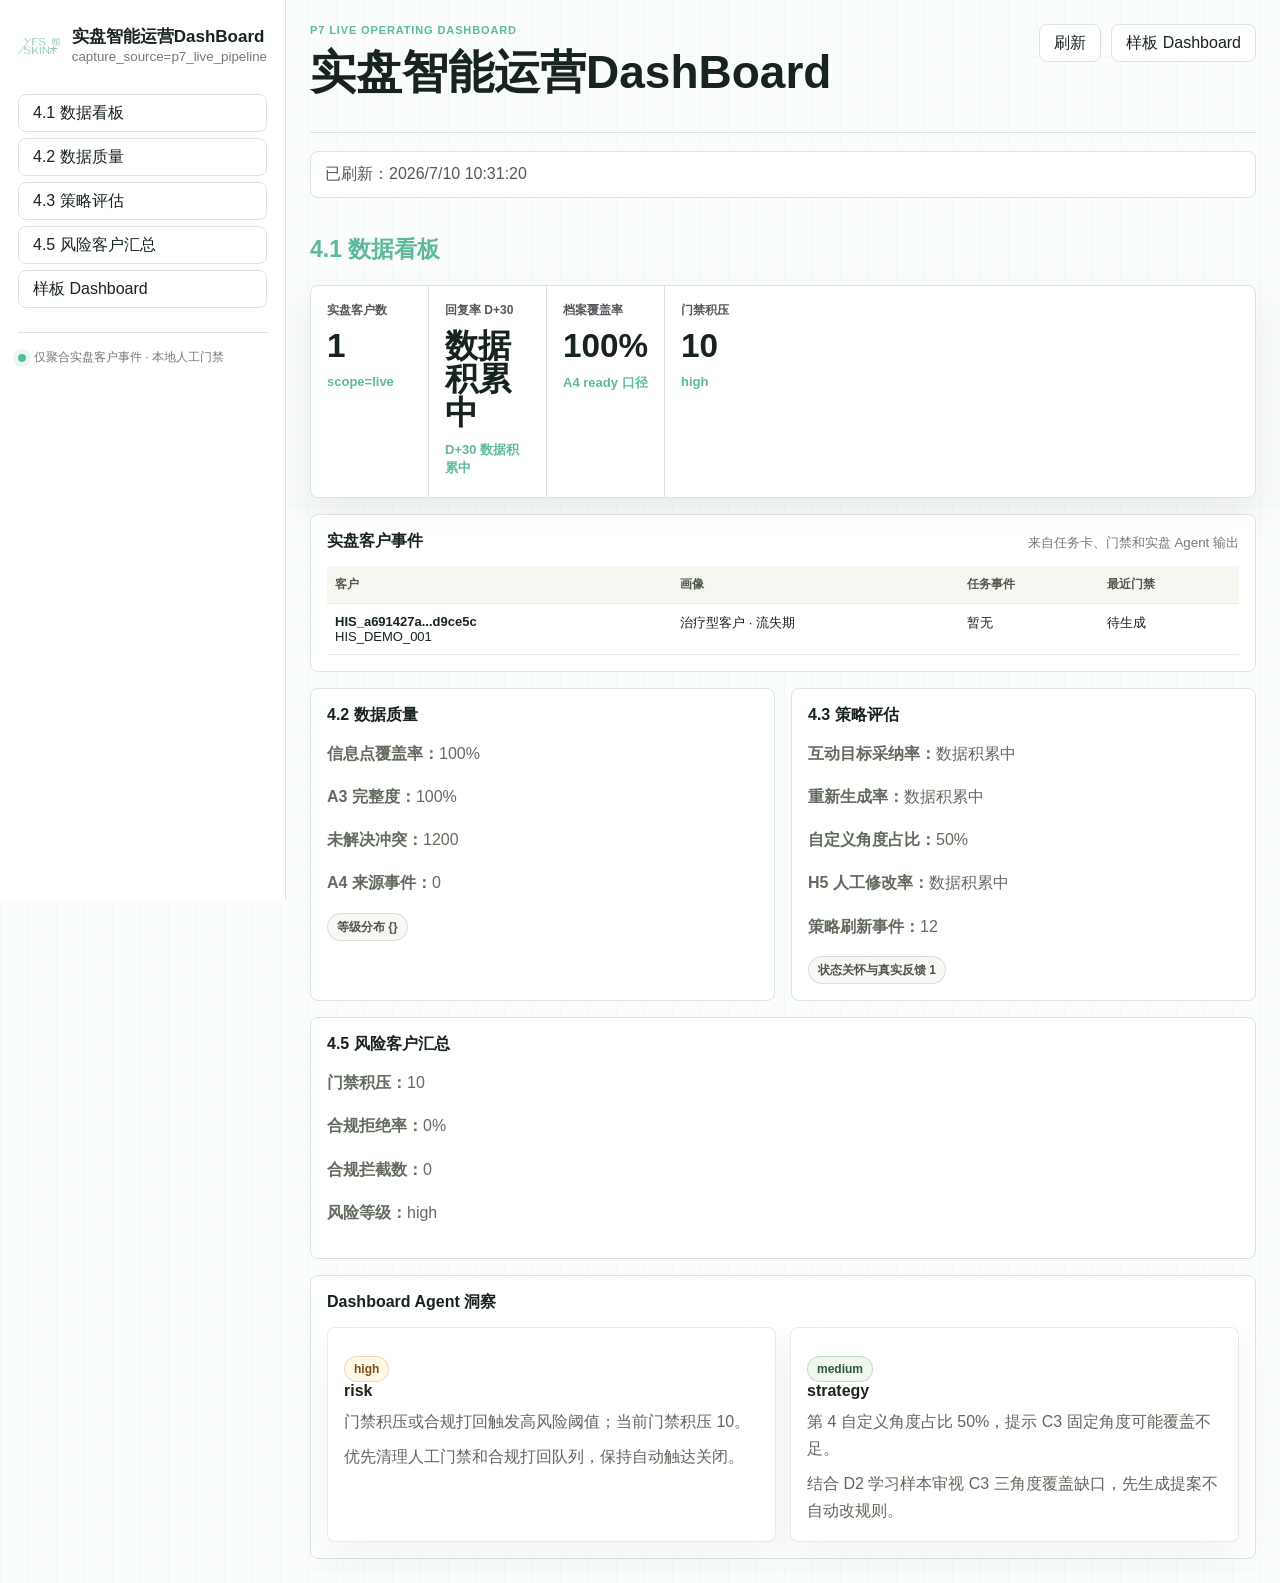
==== ops-dashboard-live.html @ 351aca51 "deploy: publish YESSKIN four-page demo" ====
<!doctype html>
<html lang="zh-CN">
  <head>
    <meta charset="UTF-8" />
    <meta name="viewport" content="width=device-width, initial-scale=1.0" />
    <title>实盘智能运营DashBoard</title>
    <link rel="icon" href="data:," />
    <link rel="stylesheet" href="./ops-dashboard.css" />
    <link rel="stylesheet" href="./p7-live.css" />
  </head>
  <body>
    <div class="ops-shell">
      <aside class="ops-rail" aria-label="实盘智能运营DashBoard 导航">
        <a class="brand-row" href="./?archiveSource=live#customers" aria-label="返回实盘用户全景档案">
          <span class="brand-mark"><img src="./assets/yesskin-logo.png" alt="YESSKIN 颜术" /></span>
          <span>
            <strong>实盘智能运营DashBoard</strong>
            <small>capture_source=p7_live_pipeline</small>
          </span>
        </a>

        <nav class="section-nav" aria-label="页面区块">
          <a href="#dashboard">4.1 数据看板</a>
          <a href="#quality">4.2 数据质量</a>
          <a href="#strategy">4.3 策略评估</a>
          <a href="#risk">4.5 风险客户汇总</a>
          <a href="./index.html#customers">样板 Dashboard</a>
        </nav>

        <div class="source-status">
          <span class="status-dot"></span>
          <span>仅聚合实盘客户事件 · 本地人工门禁</span>
        </div>
      </aside>

      <main class="ops-main">
        <header class="top-command">
          <div>
            <p class="eyebrow">P7 LIVE OPERATING DASHBOARD</p>
            <h1>实盘智能运营DashBoard</h1>
          </div>
          <div class="command-actions">
            <button class="ghost-button" type="button" id="reload-live-dashboard">刷新</button>
            <a class="ghost-button" href="./index.html#customers">样板 Dashboard</a>
          </div>
        </header>

        <div id="loading-state" class="loading-state">正在读取实盘 Dashboard...</div>

        <section class="workspace-section" id="dashboard">
          <div class="section-heading">
            <div>
              <p class="eyebrow">4.1 数据看板</p>
            </div>
          </div>
          <div class="metric-ladder" id="live-metrics"></div>
          <section class="data-panel">
            <div class="panel-head">
              <h3>实盘客户事件</h3>
              <small>来自任务卡、门禁和实盘 Agent 输出</small>
            </div>
            <div id="live-customer-events"></div>
          </section>
        </section>

        <section class="workspace-grid two-col" id="quality">
          <section class="data-panel">
            <div class="panel-head">
              <h3>4.2 数据质量</h3>
            </div>
            <div id="quality-panel" class="p7-ops-note"></div>
          </section>
          <section class="data-panel" id="strategy">
            <div class="panel-head">
              <h3>4.3 策略评估</h3>
            </div>
            <div id="strategy-panel" class="p7-ops-note"></div>
          </section>
        </section>

        <section class="data-panel" id="risk">
          <div class="panel-head">
            <h3>4.5 风险客户汇总</h3>
          </div>
          <div id="risk-panel" class="p7-ops-note"></div>
        </section>

        <section class="data-panel">
          <div class="panel-head">
            <h3>Dashboard Agent 洞察</h3>
          </div>
          <div id="insight-panel" class="p7-live-grid"></div>
        </section>
      </main>
    </div>

    <script src="./static-api-data.js"></script>
    <script src="./static-fetch-adapter.js"></script>
    <script src="./p7-live-common.js"></script>
    <script src="./ops-dashboard-live.js"></script>
  </body>
</html>
---- ops-dashboard.css ----
:root {
  --mint: #7fc0ac;
  --sea: #5db99d;
  --aqua: #36ad99;
  --ink: #17231f;
  --storm: #55555b;
  --grey: #76777b;
  --silver: #a1a0a2;
  --line: #d9e3df;
  --line-strong: #bfd3cc;
  --surface: #ffffff;
  --soft: #f6faf8;
  --mint-soft: #e8f3ef;
  --blue-soft: #edf5fb;
  --blue: #46789d;
  --warn: #b9822d;
  --warn-soft: #fff7e8;
  --danger: #a94b43;
  --danger-soft: #fbebe9;
  --shadow: 0 18px 42px rgba(23, 35, 31, 0.08);
}

* {
  box-sizing: border-box;
}

html {
  scroll-behavior: smooth;
}

body {
  margin: 0;
  color: var(--ink);
  background:
    linear-gradient(90deg, rgba(127, 192, 172, 0.05) 1px, transparent 1px),
    linear-gradient(180deg, rgba(127, 192, 172, 0.05) 1px, transparent 1px),
    #fbfdfc;
  background-size: 28px 28px;
  font-family: "Microsoft YaHei UI", "Noto Sans SC", "PingFang SC", Arial, sans-serif;
  letter-spacing: 0;
}

button,
input,
select,
textarea {
  font: inherit;
}

button {
  cursor: pointer;
}

button:disabled,
textarea:disabled {
  cursor: not-allowed;
  opacity: 0.62;
}

a {
  color: inherit;
  text-decoration: none;
}

p,
h1,
h2,
h3 {
  margin-top: 0;
}

.ops-shell {
  min-height: 100vh;
  display: grid;
  grid-template-columns: 286px minmax(0, 1fr);
  align-items: start;
}

.ops-rail {
  position: sticky;
  top: 0;
  min-height: 100vh;
  padding: 22px 18px;
  border-right: 1px solid var(--line);
  background: rgba(255, 255, 255, 0.92);
  backdrop-filter: blur(18px);
}

.brand-row {
  display: flex;
  align-items: center;
  gap: 12px;
  margin-bottom: 24px;
}

.brand-mark {
  display: grid;
  place-items: center;
  width: 78px;
  height: 48px;
  overflow: hidden;
}

.brand-mark img {
  display: block;
  width: 100%;
  height: auto;
}

.brand-row strong {
  display: block;
  font-size: 17px;
  line-height: 1.2;
}

.brand-row small,
.lead,
.source-status,
.panel-head small,
td span,
.framework-list span,
.agent-box small,
.empty-state,
details span {
  color: var(--grey);
}

.section-nav {
  display: grid;
  gap: 6px;
  margin: 0 0 22px;
}

.section-nav a,
.ghost-button,
.primary-button,
.segmented-control button,
.quality-card button {
  min-height: 38px;
  border: 1px solid var(--line);
  border-radius: 8px;
  display: inline-flex;
  align-items: center;
  justify-content: center;
  padding: 0 14px;
  background: #fff;
  color: var(--ink);
  transition: border-color 160ms ease, background 160ms ease, transform 160ms ease;
}

.section-nav a {
  justify-content: flex-start;
}

.section-nav a:hover,
.ghost-button:hover,
.segmented-control button:hover,
.quality-card button:hover {
  border-color: var(--sea);
  background: var(--mint-soft);
}

.primary-button {
  border-color: var(--sea);
  background: var(--sea);
  color: #fff;
  font-weight: 800;
}

.primary-button:hover {
  transform: translateY(-1px);
}

.back-button {
  min-height: 36px;
  padding: 0 14px;
  border: 1px solid var(--line);
  border-radius: 8px;
  color: var(--storm);
  background: rgba(255, 255, 255, 0.88);
}

.back-button:hover {
  color: #fff;
  background: var(--sea);
}

.filter-panel {
  display: grid;
  gap: 13px;
  padding-top: 18px;
  border-top: 1px solid var(--line);
}

.filter-panel label,
.inline-control {
  display: grid;
  gap: 6px;
  color: var(--storm);
  font-size: 12px;
}

.filter-panel select,
.filter-panel input,
.inline-control select,
.panel-actions select,
.agent-box textarea {
  width: 100%;
  border: 1px solid var(--line);
  border-radius: 8px;
  color: var(--ink);
  background: #fff;
}

.filter-panel select,
.filter-panel input,
.inline-control select,
.panel-actions select {
  height: 38px;
  padding: 0 10px;
}

.date-row {
  display: grid;
  grid-template-columns: 1fr 1fr;
  gap: 8px;
}

.source-status {
  display: flex;
  align-items: center;
  gap: 8px;
  margin-top: 24px;
  padding-top: 16px;
  border-top: 1px solid var(--line);
  font-size: 12px;
}

.status-dot {
  width: 8px;
  height: 8px;
  flex: 0 0 auto;
  border-radius: 999px;
  background: var(--sea);
  box-shadow: 0 0 0 5px rgba(93, 185, 157, 0.12);
}

.ops-main {
  min-width: 0;
  padding: 24px;
}

.top-command {
  min-height: 86px;
  display: flex;
  align-items: flex-start;
  justify-content: space-between;
  gap: 20px;
  padding-bottom: 20px;
  border-bottom: 1px solid var(--line);
}

.eyebrow {
  margin: 0 0 6px;
  color: var(--sea);
  font-size: 11px;
  font-weight: 800;
  letter-spacing: 0.08em;
  text-transform: uppercase;
}

.section-heading .eyebrow {
  font-size: clamp(18px, 1.8vw, 24px);
  letter-spacing: 0;
  text-transform: none;
}

h1 {
  margin-bottom: 8px;
  font-size: clamp(30px, 4vw, 46px);
  font-weight: 800;
  letter-spacing: 0;
}

h2 {
  margin-bottom: 0;
  font-size: clamp(20px, 2.2vw, 30px);
  line-height: 1.22;
  letter-spacing: 0;
}

h3 {
  margin-bottom: 0;
  font-size: 16px;
  letter-spacing: 0;
}

.lead {
  max-width: 820px;
  margin-bottom: 0;
  line-height: 1.65;
}

.command-actions,
.section-tools,
.panel-actions {
  display: flex;
  align-items: center;
  gap: 10px;
  flex-wrap: wrap;
}

.ranking-panel .panel-head {
  align-items: center;
}

.ranking-panel .panel-actions {
  flex-wrap: nowrap;
  justify-content: flex-end;
  margin-left: auto;
}

.ranking-panel .panel-actions select {
  width: 180px;
  flex: 0 0 180px;
}

.ranking-panel .segmented-control {
  flex: 0 0 auto;
}

.loading-state {
  margin: 18px 0 0;
  padding: 12px 14px;
  border: 1px solid var(--line);
  border-radius: 8px;
  background: #fff;
  color: var(--storm);
}

.workspace-section {
  scroll-margin-top: 20px;
  margin-top: 28px;
  padding-top: 8px;
}

.section-heading,
.panel-head {
  display: flex;
  align-items: flex-end;
  justify-content: space-between;
  gap: 18px;
  margin-bottom: 14px;
}

.meta-pill,
.outline-pill {
  display: inline-flex;
  align-items: center;
  min-height: 32px;
  border-radius: 999px;
  padding: 0 12px;
  color: #08694f;
  background: var(--mint-soft);
  font-size: 12px;
  font-weight: 800;
  white-space: nowrap;
}

.meta-pill.is-muted {
  color: var(--storm);
  background: #eef4f2;
}

.meta-pill.is-risk,
.risk-chip {
  color: var(--danger);
  background: var(--danger-soft);
}

.outline-pill {
  min-height: 26px;
  color: var(--blue);
  background: var(--blue-soft);
}

.metric-ladder {
  display: grid;
  grid-template-columns: repeat(8, minmax(112px, 1fr));
  border: 1px solid var(--line);
  border-radius: 8px;
  overflow: hidden;
  background: #fff;
  box-shadow: var(--shadow);
}

.metric-card {
  min-height: 132px;
  padding: 16px;
  border-right: 1px solid var(--line);
  animation: riseIn 420ms ease both;
}

.metric-card:last-child {
  border-right: 0;
}

.metric-card b {
  display: block;
  margin-bottom: 10px;
  color: var(--storm);
  font-size: 12px;
}

.metric-card strong {
  display: block;
  font-size: clamp(23px, 2.6vw, 34px);
  line-height: 1;
}

.metric-card span {
  display: block;
  margin: 12px 0 4px;
  color: var(--sea);
  font-size: 13px;
  font-weight: 800;
}

.metric-card small {
  color: var(--grey);
}

.metric-order span,
.metric-consume span {
  color: var(--blue);
}

.workspace-grid {
  display: grid;
  gap: 16px;
  margin-top: 16px;
}

.two-col {
  grid-template-columns: minmax(0, 1fr) minmax(0, 1fr);
}

.strategy-grid {
  grid-template-columns: minmax(0, 1.35fr) minmax(320px, 0.75fr);
}

.data-panel {
  min-width: 0;
  margin-top: 16px;
  padding: 16px;
  border: 1px solid var(--line);
  border-radius: 8px;
  background: rgba(255, 255, 255, 0.92);
}

.workspace-grid .data-panel {
  margin-top: 0;
}

.ranking-panel {
  margin-top: 16px;
}

.segmented-control {
  display: inline-flex;
  padding: 3px;
  gap: 4px;
  border: 1px solid var(--line);
  border-radius: 8px;
  background: var(--soft);
}

.segmented-control button {
  min-height: 30px;
  border-color: transparent;
  padding: 0 11px;
  background: transparent;
}

.segmented-control button.is-active {
  color: #fff;
  background: var(--sea);
}

.table-wrap {
  overflow: auto;
  max-height: 430px;
  border-top: 1px solid var(--line);
}

.table-wrap.compact {
  max-height: 360px;
}

.customer-table {
  max-height: 560px;
}

table {
  width: 100%;
  border-collapse: collapse;
  min-width: 860px;
}

th,
td {
  padding: 12px 10px;
  border-bottom: 1px solid var(--line);
  text-align: left;
  vertical-align: top;
  font-size: 13px;
}

th {
  position: sticky;
  top: 0;
  z-index: 1;
  color: var(--storm);
  background: #f8fbfa;
  font-size: 12px;
  font-weight: 800;
}

tbody tr {
  cursor: default;
  transition: background 160ms ease;
}

tbody tr[data-store] {
  cursor: pointer;
}

tbody tr.is-selected {
  background: #edf7f3;
}

tbody tr:hover {
  background: var(--soft);
}

.sort-head {
  display: inline-flex;
  align-items: center;
  gap: 6px;
  min-height: 24px;
  padding: 0;
  border: 0;
  background: transparent;
  color: inherit;
  font: inherit;
  font-weight: 800;
  cursor: pointer;
}

.sort-head span {
  display: inline-flex;
  align-items: center;
  justify-content: center;
  width: 18px;
  height: 18px;
  border-radius: 999px;
  color: var(--sea);
  background: var(--mint-soft);
  font-size: 12px;
  line-height: 1;
}

.sort-head.is-active span {
  color: #fff;
  background: var(--sea);
}

.result-chip,
.stage-chip,
.risk-chip {
  display: inline-flex;
  align-items: center;
  min-height: 24px;
  border-radius: 999px;
  padding: 0 9px;
  margin: 0 4px 4px 0;
  font-size: 12px;
  font-weight: 800;
  background: var(--mint-soft);
  color: #0c6b52;
  white-space: nowrap;
}

.stage-chip {
  color: var(--storm);
  background: #eef4f2;
}

details {
  max-width: 260px;
}

details summary {
  color: var(--sea);
  font-weight: 800;
}

details p {
  margin: 10px 0 0;
  line-height: 1.55;
}

.quality-cards {
  display: grid;
  grid-template-columns: repeat(3, minmax(0, 1fr));
  gap: 12px;
}

.quality-card {
  padding: 16px;
  border: 1px solid var(--line);
  border-radius: 8px;
  background: #fff;
}

.quality-card span,
.quality-card small {
  display: block;
}

.quality-card span {
  color: var(--storm);
  font-size: 12px;
  font-weight: 800;
}

.quality-card strong {
  display: block;
  margin: 8px 0;
  font-size: 34px;
  line-height: 1;
}

.quality-card small {
  min-height: 38px;
  color: var(--grey);
}

.quality-card button {
  min-height: 32px;
  margin-top: 12px;
}

.quality-meter,
.bar-track {
  height: 7px;
  margin-top: 12px;
  border-radius: 999px;
  background: #e9efed;
  overflow: hidden;
}

.quality-meter i,
.bar-track span {
  display: block;
  width: var(--width, 0%);
  height: 100%;
  background: var(--sea);
}

.quality-detail-list {
  display: grid;
  gap: 8px;
}

.quality-detail-list details {
  max-width: none;
  padding: 12px;
  border: 1px solid var(--line);
  border-radius: 8px;
  background: var(--soft);
}

.framework-list {
  display: grid;
  gap: 10px;
}

.framework-list div,
.action-item,
.angle-row,
.risk-cell {
  padding: 12px 0;
  border-bottom: 1px solid var(--line);
}

.framework-list div:last-child,
.action-item:last-child,
.angle-row:last-child,
.risk-cell:last-child {
  border-bottom: 0;
}

.framework-list strong,
.framework-list span {
  display: block;
}

.framework-list strong {
  margin-bottom: 5px;
}

.strategy-matrix {
  display: grid;
  grid-template-columns: 126px repeat(var(--stage-count, 6), minmax(112px, 1fr));
  overflow: auto;
  border: 1px solid var(--line);
  border-radius: 8px;
}

.matrix-cell {
  min-height: 82px;
  padding: 10px;
  border-right: 1px solid var(--line);
  border-bottom: 1px solid var(--line);
  background: color-mix(in srgb, var(--sea) var(--heat, 0%), #fff);
}

.matrix-cell.is-head {
  min-height: 46px;
  color: var(--storm);
  background: #f8fbfa;
  font-size: 12px;
  font-weight: 800;
}

.matrix-cell.is-row-head {
  font-weight: 800;
  background: #fff;
}

.matrix-cell.is-not-work {
  background: color-mix(in srgb, var(--danger) var(--heat, 0%), #fff);
}

.matrix-cell.is-pass {
  background: #f7f7f4;
}

.matrix-cell.is-watch {
  background: color-mix(in srgb, var(--warn) var(--heat, 0%), #fff);
}

.matrix-cell.is-selected {
  box-shadow: inset 0 0 0 2px var(--sea);
}

.matrix-cell button {
  width: 100%;
  min-height: 58px;
  border: 0;
  padding: 0;
  color: inherit;
  background: transparent;
  text-align: left;
}

.matrix-cell strong,
.matrix-cell small {
  display: block;
}

.matrix-cell strong {
  margin-bottom: 4px;
  font-size: 20px;
}

.angle-ranking,
.action-list,
.risk-band,
.blacklist-summary,
.blacklist-reasons {
  display: grid;
  gap: 10px;
}

.angle-row {
  display: grid;
  grid-template-columns: minmax(0, 1fr) 56px;
  gap: 14px;
  align-items: center;
}

.angle-label {
  display: flex;
  justify-content: space-between;
  gap: 12px;
  margin-bottom: 8px;
  font-weight: 800;
}

.angle-row b {
  color: var(--sea);
  font-size: 24px;
  text-align: right;
}

.action-item strong,
.action-item p {
  display: block;
  margin-bottom: 0;
}

.action-item strong {
  margin-bottom: 6px;
}

.agent-box {
  display: grid;
  gap: 12px;
}

.agent-box textarea {
  min-height: 118px;
  padding: 12px;
  resize: vertical;
}

.agent-box .primary-button {
  width: max-content;
}

.ops-pack-insights {
  margin: 14px 0 18px;
}

.ops-pack-card {
  display: grid;
  gap: 12px;
  border: 1px solid var(--line);
  border-radius: 8px;
  background: #fff;
  padding: 14px;
}

.ops-pack-head,
.ops-pack-metrics {
  display: flex;
  flex-wrap: wrap;
  align-items: center;
  gap: 10px;
  justify-content: space-between;
}

.ops-pack-head span {
  color: var(--muted);
  font-size: 12px;
}

.ops-pack-metric {
  min-width: 130px;
  flex: 1;
  border: 1px solid var(--line);
  border-radius: 8px;
  padding: 10px;
  background: var(--panel);
}

.ops-pack-metric span,
.ops-pack-metric b,
.ops-pack-insight b,
.ops-pack-insight small {
  display: block;
}

.ops-pack-metric span,
.ops-pack-insight small {
  color: var(--muted);
  font-size: 12px;
}

.ops-pack-metric b {
  margin-top: 4px;
  color: var(--sea);
  font-size: 18px;
}

.ops-pack-insight {
  border-left: 3px solid var(--sea);
  padding: 8px 10px;
  background: var(--panel);
}

.ops-pack-insight.is-high {
  border-left-color: var(--danger);
}

.ops-pack-insight.is-medium {
  border-left-color: var(--warn);
}

.risk-band {
  grid-template-columns: repeat(5, minmax(0, 1fr));
  gap: 0;
  border: 1px solid var(--line);
  border-radius: 8px;
  overflow: hidden;
  background: #fff;
}

.risk-cell {
  padding: 16px;
  border-right: 1px solid var(--line);
}

.risk-cell:last-child {
  border-right: 0;
}

.risk-cell strong,
.risk-cell b,
.risk-cell small {
  display: block;
}

.risk-cell b {
  margin: 8px 0 4px;
  color: var(--danger);
  font-size: 28px;
  line-height: 1;
}

.blacklist-summary {
  grid-template-columns: repeat(4, minmax(0, 1fr));
  gap: 0;
  border: 1px solid var(--line);
  border-radius: 8px;
  overflow: hidden;
  background: #fff;
}

.blacklist-summary .risk-cell b {
  color: var(--sea);
}

.risk-cell.is-warning,
tr.is-expiring {
  background: var(--warn-soft);
}

.risk-cell.is-warning b,
.warning-chip {
  color: var(--warn);
}

.warning-chip {
  display: inline-flex;
  min-height: 26px;
  align-items: center;
  border-radius: 999px;
  padding: 0 10px;
  background: var(--warn-soft);
  font-size: 12px;
  font-weight: 800;
  white-space: nowrap;
}

.empty-state {
  padding: 16px;
  text-align: center;
}

@keyframes riseIn {
  from {
    transform: translateY(8px);
    opacity: 0;
  }
  to {
    transform: translateY(0);
    opacity: 1;
  }
}

@media (max-width: 1180px) {
  .ops-shell {
    grid-template-columns: 1fr;
  }

  .ops-rail {
    position: static;
    min-height: auto;
    border-right: 0;
    border-bottom: 1px solid var(--line);
  }

  .filter-panel {
    grid-template-columns: repeat(3, minmax(0, 1fr));
  }

  .metric-ladder {
    grid-template-columns: repeat(4, minmax(140px, 1fr));
  }

  .two-col,
  .strategy-grid {
    grid-template-columns: 1fr;
  }
}

@media (max-width: 760px) {
  .ops-main,
  .ops-rail {
    padding: 16px;
  }

  .top-command,
  .section-heading,
  .panel-head {
    align-items: flex-start;
    flex-direction: column;
  }

  .filter-panel,
  .quality-cards,
  .risk-band {
    grid-template-columns: 1fr;
  }

  .risk-cell,
  .quality-card {
    border-right: 0;
    border-bottom: 1px solid var(--line);
  }

  .metric-ladder {
    grid-template-columns: 1fr 1fr;
  }

  .panel-actions,
  .section-tools {
    width: 100%;
  }

  .panel-actions select,
  .ghost-button,
  .primary-button {
    width: 100%;
  }
}
---- p7-live.css ----
.p7-live-mark {
  display: inline-flex;
  align-items: center;
  gap: 6px;
  width: fit-content;
  border: 1px solid rgba(57, 69, 58, 0.18);
  border-radius: 999px;
  padding: 4px 10px;
  color: #3f513f;
  background: rgba(245, 247, 241, 0.9);
  font-size: 12px;
  font-weight: 700;
}

.p7-live-dot {
  width: 7px;
  height: 7px;
  border-radius: 50%;
  background: #7b8f6a;
}

.p7-live-toolbar {
  display: flex;
  flex-wrap: wrap;
  align-items: center;
  gap: 10px;
}

.p7-live-toolbar input,
.p7-live-toolbar select,
.p7-live-toolbar textarea {
  border: 1px solid rgba(36, 39, 33, 0.14);
  border-radius: 8px;
  padding: 10px 12px;
  background: #fff;
  color: #262721;
  font: inherit;
}

.p7-live-toolbar input[type='number'] {
  width: 96px;
}

.p7-live-grid {
  display: grid;
  grid-template-columns: repeat(auto-fit, minmax(280px, 1fr));
  gap: 14px;
}

.p7-live-card {
  border: 1px solid rgba(36, 39, 33, 0.1);
  border-radius: 8px;
  padding: 16px;
  background: #fff;
  box-shadow: 0 16px 36px rgba(39, 43, 34, 0.06);
}

.p7-live-card h3,
.p7-live-card h4 {
  margin: 0;
  color: #20231d;
}

.p7-live-card p {
  margin: 8px 0 0;
  color: #60675b;
  line-height: 1.7;
}

.p7-live-meta {
  display: flex;
  flex-wrap: wrap;
  gap: 8px;
  margin-top: 12px;
}

.p7-live-chip {
  display: inline-flex;
  align-items: center;
  min-height: 26px;
  border: 1px solid rgba(57, 69, 58, 0.15);
  border-radius: 999px;
  padding: 3px 9px;
  background: #f8f8f4;
  color: #4d5549;
  font-size: 12px;
  font-weight: 650;
}

.p7-live-chip.is-warn {
  color: #7b4e14;
  background: #fff8e9;
  border-color: rgba(167, 111, 29, 0.22);
}

.p7-live-chip.is-ok {
  color: #31563a;
  background: #eff7ee;
  border-color: rgba(68, 116, 72, 0.22);
}

.p7-live-log {
  max-height: 220px;
  overflow: auto;
  border: 1px solid rgba(36, 39, 33, 0.1);
  border-radius: 8px;
  padding: 12px;
  background: #fbfbf8;
  color: #4e554b;
  font-size: 13px;
  line-height: 1.7;
  white-space: pre-wrap;
}

.p7-live-empty {
  border: 1px dashed rgba(57, 69, 58, 0.25);
  border-radius: 8px;
  padding: 24px;
  color: #6c7467;
  background: #fafaf6;
}

.p7-section-list {
  display: grid;
  gap: 10px;
  margin-top: 14px;
}

.p7-section-list details {
  border: 1px solid rgba(36, 39, 33, 0.1);
  border-radius: 8px;
  padding: 10px 12px;
  background: #fbfbf8;
}

.p7-section-list summary {
  cursor: pointer;
  font-weight: 750;
  color: #2d332a;
}

.p7-ai-summary {
  margin-top: 10px;
  border-left: 3px solid #7b8f6a;
  padding-left: 10px;
}

.p7-evidence-list {
  margin: 10px 0 0;
  padding-left: 18px;
  color: #5d6659;
  line-height: 1.7;
}

.p7-live-table {
  width: 100%;
  border-collapse: collapse;
  font-size: 13px;
}

.p7-live-table th,
.p7-live-table td {
  border-bottom: 1px solid rgba(36, 39, 33, 0.1);
  padding: 10px 8px;
  text-align: left;
  vertical-align: top;
}

.p7-live-table th {
  color: #50574c;
  background: #f7f7f1;
  font-weight: 750;
}

.p7-live-mini-note {
  margin-top: 4px;
  color: #687166;
  font-size: 12px;
  line-height: 1.45;
  overflow-wrap: anywhere;
}

.p7-task-list {
  display: grid;
  gap: 10px;
}

.p7-task-row {
  width: 100%;
  border: 1px solid rgba(36, 39, 33, 0.12);
  border-radius: 8px;
  padding: 12px;
  background: #fff;
  text-align: left;
  color: #30352d;
  cursor: pointer;
}

.p7-task-row.is-active {
  border-color: #7b8f6a;
  box-shadow: inset 3px 0 0 #7b8f6a;
}

.p7-action-stack {
  display: flex;
  flex-wrap: wrap;
  gap: 8px;
  margin-top: 12px;
}

.p7-result-block {
  display: grid;
  gap: 10px;
  margin-top: 14px;
}

.p7-h5-screen {
  border: 1px solid rgba(36, 39, 33, 0.1);
  border-radius: 8px;
  padding: 12px;
  background: #fffdf9;
}

.p7-h5-screen strong {
  display: block;
  color: #252922;
}

.p7-h5-screen span {
  display: block;
  margin-bottom: 8px;
  color: #7a836f;
  font-size: 11px;
  font-weight: 800;
  letter-spacing: 0.08em;
}

.p7-live-task-hero {
  display: grid;
  gap: 12px;
  border: 1px solid rgba(56, 103, 83, 0.18);
  border-radius: 8px;
  padding: 16px;
  background: linear-gradient(180deg, rgba(244, 250, 246, 0.98), #fff);
}

.p7-live-task-hero h3 {
  margin: 4px 0 0;
  color: #20231d;
  font-size: 18px;
}

.p7-live-task-hero p {
  margin: 8px 0 0;
  color: #5f685b;
  line-height: 1.65;
}

.p7-live-kicker {
  margin: 0;
  color: #51705f;
  font-size: 11px;
  font-weight: 850;
  letter-spacing: 0.08em;
  text-transform: uppercase;
}

.p7-live-section {
  display: grid;
  gap: 14px;
  margin-top: 14px;
  border: 1px solid rgba(36, 39, 33, 0.1);
  border-radius: 8px;
  padding: 16px;
  background: #fff;
}

.p7-section-head {
  display: flex;
  align-items: center;
  justify-content: space-between;
  gap: 12px;
}

.p7-section-head h3,
.p7-live-section h4 {
  margin: 0;
  color: #20231d;
}

.p7-live-muted {
  color: #6b7368;
}

.p7-live-metric-grid {
  display: grid;
  grid-template-columns: repeat(auto-fit, minmax(150px, 1fr));
  gap: 10px;
}

.p7-live-metric,
.p7-live-info-line,
.p7-live-evidence-grid article,
.p7-live-angle,
.p7-live-editor-card,
.p7-live-send-box {
  border: 1px solid rgba(36, 39, 33, 0.1);
  border-radius: 8px;
  padding: 12px;
  background: #fbfcf8;
}

.p7-live-metric span,
.p7-live-info-line span,
.p7-live-editor-card label {
  display: block;
  color: #6c7467;
  font-size: 12px;
  font-weight: 750;
}

.p7-live-metric strong,
.p7-live-info-line strong {
  display: block;
  margin-top: 6px;
  color: #22261f;
  font-size: 15px;
}

.p7-live-metric small,
.p7-live-info-line small,
.p7-live-evidence-grid small {
  display: block;
  margin-top: 6px;
  color: #7b8375;
  font-size: 12px;
}

.p7-live-classification {
  border: 1px solid rgba(56, 103, 83, 0.2);
  border-radius: 8px;
  padding: 14px;
  background: #f4fbf7;
}

.p7-live-classification h4 {
  margin-top: 4px;
}

.p7-live-info-grid,
.p7-live-evidence-grid,
.p7-live-angle-grid {
  display: grid;
  grid-template-columns: repeat(auto-fit, minmax(220px, 1fr));
  gap: 10px;
}

.p7-live-evidence-grid p,
.p7-live-angle p {
  margin: 8px 0 0;
  color: #596255;
  line-height: 1.65;
}

.p7-live-inline-form {
  display: grid;
  gap: 8px;
}

.p7-live-inline-form label,
.p7-live-send-box strong {
  color: #30352d;
  font-size: 13px;
  font-weight: 800;
}

.p7-live-inline-form textarea,
.p7-live-inline-form select,
.p7-live-editor-card textarea {
  width: 100%;
  box-sizing: border-box;
  border: 1px solid rgba(36, 39, 33, 0.14);
  border-radius: 8px;
  padding: 10px 12px;
  background: #fff;
  color: #262721;
  font: inherit;
  line-height: 1.55;
  resize: vertical;
}

.p7-action-row {
  display: flex;
  flex-wrap: wrap;
  gap: 8px;
}

.p7-live-angle.is-selected {
  border-color: rgba(56, 103, 83, 0.42);
  background: #f3faf5;
  box-shadow: inset 3px 0 0 #55765d;
}

.p7-live-angle span {
  color: #6d7668;
  font-size: 11px;
  font-weight: 850;
  letter-spacing: 0.04em;
}

.p7-live-angle strong,
.p7-live-evidence-grid strong {
  display: block;
  margin-top: 4px;
  color: #22261f;
}

.p7-live-editor-stack {
  display: grid;
  gap: 10px;
}

.p7-live-editor-card {
  display: grid;
  gap: 8px;
}

.p7-live-editor-card > strong {
  color: #55705e;
}

.p7-live-send-box {
  display: flex;
  flex-wrap: wrap;
  align-items: center;
  gap: 10px;
}

.p7-live-send-box label {
  display: inline-flex;
  align-items: center;
  gap: 6px;
  color: #424a3f;
}

.p7-live-link-row {
  display: flex;
  flex-wrap: wrap;
  gap: 8px;
  margin-top: 12px;
}

.p7-live-link-row a {
  color: #3f513f;
  font-weight: 750;
}

.archive-field-workbench,
.traffic-gate-card,
.publish-audit-card {
  display: grid;
  gap: 12px;
  border: 1px solid rgba(36, 39, 33, 0.1);
  border-radius: 8px;
  padding: 14px;
  background: rgba(255, 255, 255, 0.76);
}

.traffic-gate-card.is-green {
  border-color: rgba(47, 125, 98, 0.28);
  background: #f4fbf7;
}

.traffic-gate-card.is-yellow {
  border-color: rgba(175, 122, 32, 0.28);
  background: #fffaf0;
}

.traffic-gate-card.is-red {
  border-color: rgba(186, 26, 26, 0.28);
  background: #fff7f4;
}

.traffic-rule-grid {
  display: grid;
  grid-template-columns: repeat(auto-fit, minmax(180px, 1fr));
  gap: 10px;
}

.traffic-rule-grid article {
  display: grid;
  gap: 6px;
  border: 1px solid rgba(36, 39, 33, 0.1);
  border-radius: 8px;
  padding: 12px;
  background: #fff;
}

.traffic-rule-grid span {
  display: inline-flex;
  align-items: center;
  gap: 6px;
  color: #636b5f;
  font-size: 11px;
  font-weight: 850;
}

.traffic-rule-grid i {
  width: 9px;
  height: 9px;
  border-radius: 50%;
  background: #a8a086;
}

.traffic-rule-grid .is-green i {
  background: #2f7d62;
}

.traffic-rule-grid .is-yellow i {
  background: #b47520;
}

.traffic-rule-grid .is-red i {
  background: #ba1a1a;
}

.traffic-rule-grid strong {
  color: #22261f;
}

.traffic-rule-grid p {
  margin: 0;
  color: #626b5e;
  font-size: 12px;
  line-height: 1.55;
}

.publish-audit-card .primary-action:disabled,
.publish-audit-card .secondary-action:disabled {
  cursor: not-allowed;
  opacity: 0.52;
}

.p7-review-app .review-main {
  gap: 18px;
}

.p7-review-app .kpi-grid {
  display: grid;
  grid-template-columns: repeat(auto-fit, minmax(170px, 1fr));
  gap: 12px;
}

.p7-review-app .kpi {
  border: 1px solid rgba(36, 39, 33, 0.1);
  border-radius: 8px;
  padding: 14px;
  background: #fff;
  box-shadow: 0 12px 30px rgba(39, 43, 34, 0.05);
}

.p7-review-app .kpi .label {
  color: #697166;
  font-size: 12px;
}

.p7-review-app .kpi .value {
  margin-top: 6px;
  color: #1e211c;
  font-size: 28px;
  font-weight: 800;
}

.p7-review-app .kpi .note {
  margin-top: 4px;
  color: #697166;
  font-size: 12px;
}

.p7-ops-note {
  color: #626b5e;
  line-height: 1.7;
}

@media (max-width: 760px) {
  .p7-live-toolbar,
  .p7-action-stack {
    align-items: stretch;
    flex-direction: column;
  }

  .p7-live-toolbar input[type='number'] {
    width: 100%;
  }
}
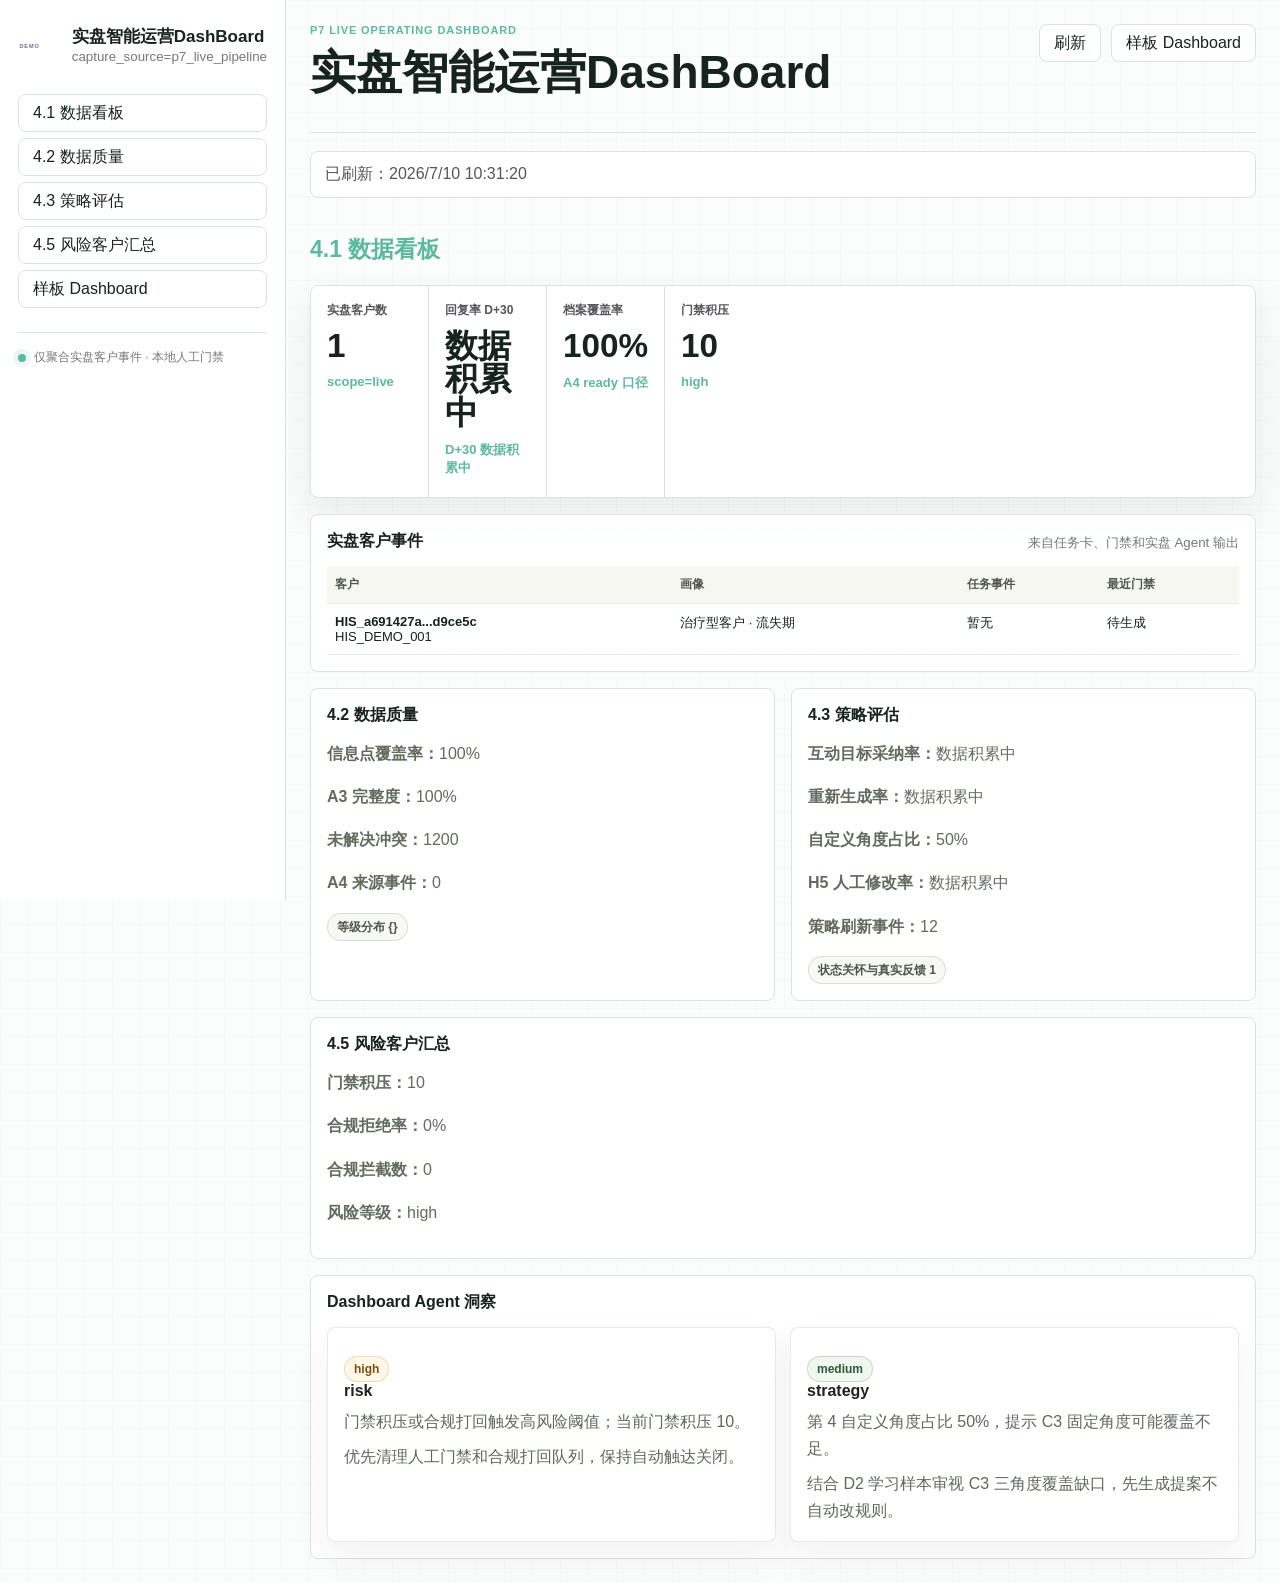
==== commit 48dae945: "feat: replace YESSKIN logos with neutral demo mark" ====
--- a/ops-dashboard-live.html
+++ b/ops-dashboard-live.html
@@ -12,7 +12,7 @@
     <div class="ops-shell">
       <aside class="ops-rail" aria-label="实盘智能运营DashBoard 导航">
         <a class="brand-row" href="./?archiveSource=live#customers" aria-label="返回实盘用户全景档案">
-          <span class="brand-mark"><img src="./assets/yesskin-logo.png" alt="YESSKIN 颜术" /></span>
+          <span class="brand-mark"><img src="./assets/demo-wordmark.svg" alt="DEMO" /></span>
           <span>
             <strong>实盘智能运营DashBoard</strong>
             <small>capture_source=p7_live_pipeline</small>
